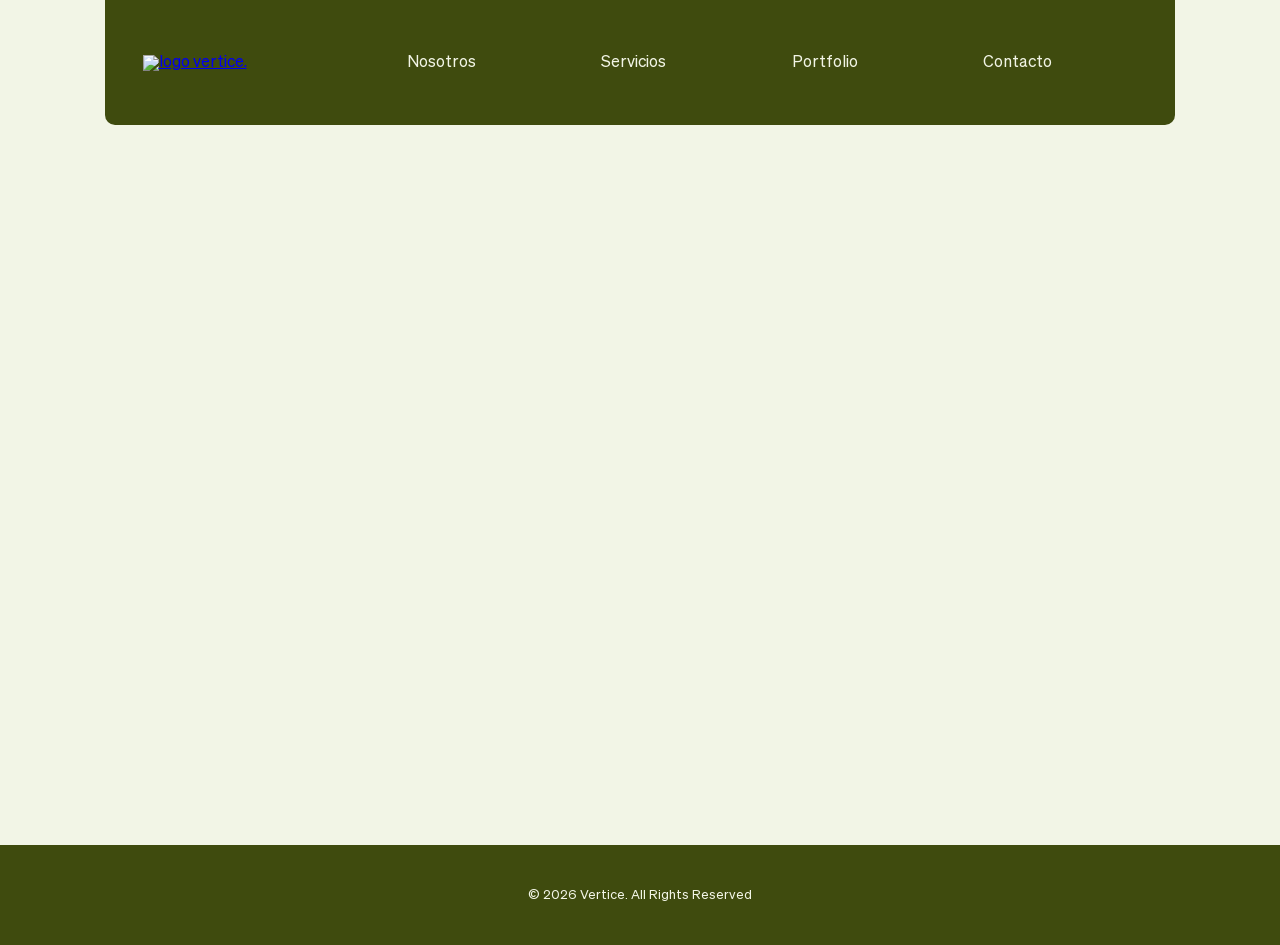
==== contacto.html @ 72747709 "actualizacion header en todos los archivos" ====
<!DOCTYPE html>
<html lang="es">

<head>
    <meta charset="UTF-8">
    <title>Vertice</title>
    <link rel="stylesheet" href="styles/contacto.css">
    
</head>

<body>

    <header>

        <nav>
            <a href="index.html"> <img style="width: 130px" src="img/Logo.png" alt="logo vertice."></a>
            <ul>
                <li> <a href="nosotros.html">Nosotros</a></li>
                <li><a href="servicios.html">Servicios</a></li>
                <li> <a href="portfolio.html">Portfolio</a></li>
                <li> <a href="contacto.html">Contacto</a></li>
            </ul>
        </nav>
    </header>

    <main>


    </main>

    <footer>
        <p>© 2026 Vertice. All Rights Reserved</p>
    </footer>

</body>

</html>
---- styles/contacto.css ----
* {
  margin: 0;
  padding: 0;
  box-sizing: border-box;
}

@font-face {
  font-family: "s";
  src: url("/font/s.woff2");
}
body {
  font-family: s;
  background-color: #f2f5e6;
  display: block;
  justify-content: center;
  height: 100vh;
}

header {
  display: flex;
  align-items: center;
  justify-content: center;
}


nav {
  background-color: #3f4b0e;
  width: 1070px;
  height: 125px;
  display: flex;
  align-items: center;
  justify-content: space-around;
  border-radius: 0px 0px 10px 10px;
}

nav img {
  padding: 20px;
}

nav ul {
  display: flex;
  width: 80%;
  align-items: center;
  justify-content: space-evenly;
  list-style: none;
  padding: 0;
  margin: 0;
  text-decoration: none;
  gap: 20px;
}

ul li a {
  color: #f2f5e6;
  text-decoration: none;
}


main{
    height: 80vh;
}


footer{
    background-color: #3f4b0e;
    height: 100px;
    display: flex;
    align-items: center;
    justify-content: center;
}

footer p{
    color: #f2f5e6;
    font-size: small;
}
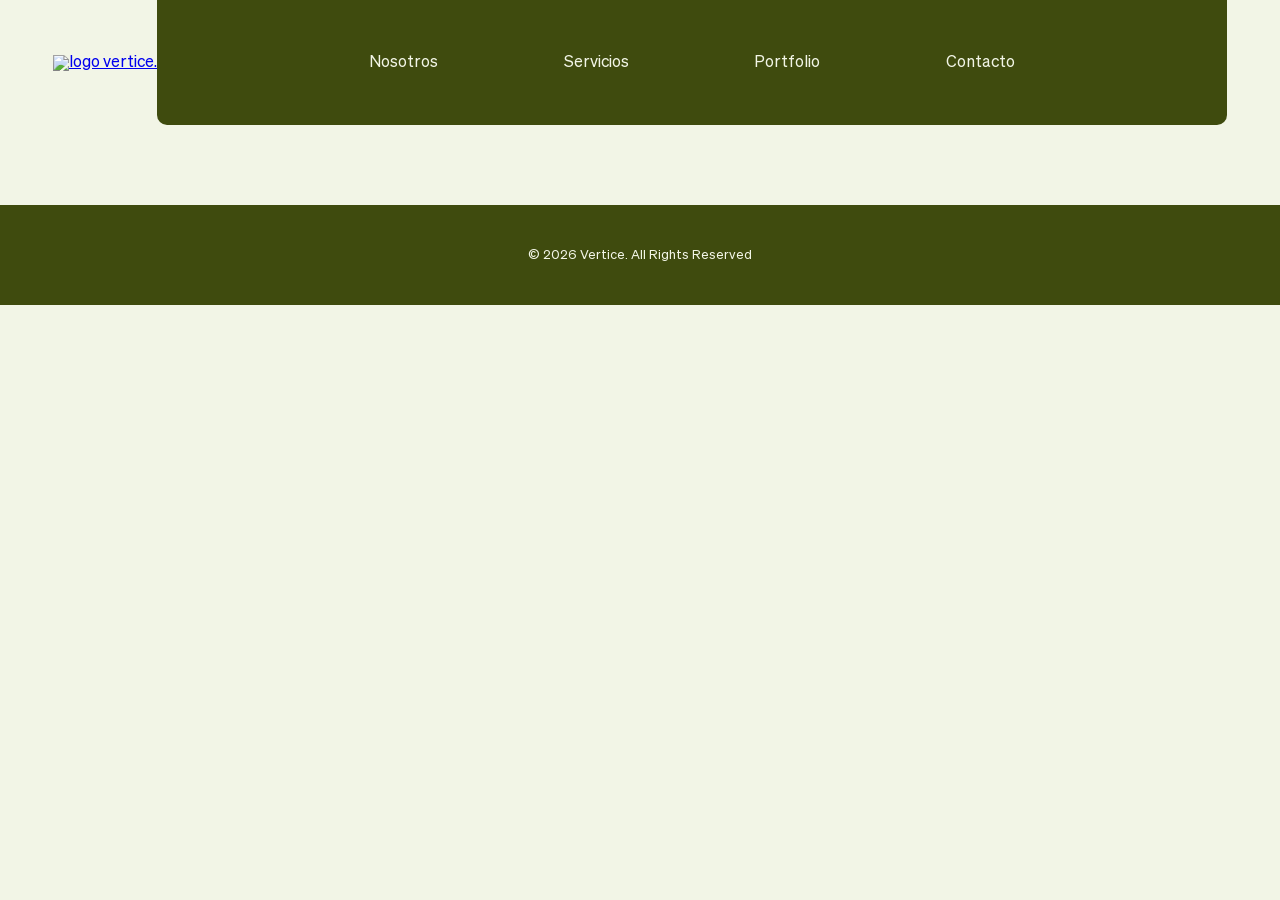
==== commit 00b8e870: "cambios servicios" ====
--- a/contacto.html
+++ b/contacto.html
@@ -4,16 +4,15 @@
 <head>
     <meta charset="UTF-8">
     <title>Vertice</title>
-    <link rel="stylesheet" href="styles/contacto.css">
-    
+    <link rel="stylesheet" href="styles/nosotros.css">
+   
 </head>
 
 <body>
 
     <header>
-
+        <a href="index.html"> <img style="width: 130px;" src="img/Logo.png" alt="logo vertice."></a>
         <nav>
-            <a href="index.html"> <img style="width: 130px" src="img/Logo.png" alt="logo vertice."></a>
             <ul>
                 <li> <a href="nosotros.html">Nosotros</a></li>
                 <li><a href="servicios.html">Servicios</a></li>
--- a/styles/nosotros.css
+++ b/styles/nosotros.css
@@ -0,0 +1,175 @@
+*  {
+  margin: 0;
+  padding: 0;
+  box-sizing: border-box;
+}
+ 
+@font-face {
+  font-family: "s";
+  src: url("/font/s.woff2");
+}
+body {
+  font-family: s;
+  background-color: #f2f5e6;
+  display: block;
+  justify-content: center;
+  height: 100vh;
+  margin: 0;
+}
+ 
+header {
+  display: flex;
+  align-items: center;
+  justify-content: center;
+}
+ 
+#nosotros{
+  width: 50%;
+  margin: 0 auto;
+  margin-bottom: 50px;
+  position: relative;
+  display: flex;
+  justify-content: center;
+  align-items: center;
+}
+ 
+#nosotros img{
+  width: 100%;
+  height: auto;
+  display: block;
+}
+ 
+.texto.superpuesto {
+  position: absolute;
+  top: 45%;
+  left: 50%;
+  transform: translate(-50%, -50%);
+  font-family: "s";
+  color: #f2f5e6;
+  font-size: 40px;
+  font-weight: bold;
+  text-shadow: 2px 2px 10px rgba(0, 0, 0, 0.8);
+  margin: 0;
+}
+ 
+ 
+nav {
+  background-color: #3f4b0e;
+  width: 1070px;
+  height: 125px;
+  display: flex;
+  align-items: center;
+  justify-content: space-around;
+  border-radius: 0px 0px 10px 10px;
+}
+ 
+nav img {
+  padding: 20px;
+}
+ 
+nav ul {
+  display: flex;
+  width: 80%;
+  align-items: center;
+  justify-content: space-evenly;
+  list-style: none;
+  padding: 0;
+  margin: 0;
+  text-decoration: none;
+  gap: 20px;
+}
+ 
+ul li a {
+  color: #f2f5e6;
+  text-decoration: none;
+}
+ 
+ 
+main{
+    margin-bottom: 80px;
+}
+ 
+ 
+footer{
+    background-color: #3f4b0e;
+    height: 100px;
+    display: flex;
+    align-items: center;
+    justify-content: center;
+ 
+}
+ 
+footer p{
+    color: #f2f5e6;
+    font-size: small;
+}
+ 
+.quick-services {
+    padding: 60px 30px;
+    text-align: center;
+    background-color: #3f4b0e; 
+    color: #f2f5e6;
+}
+ 
+.quick-services h2 {
+    margin-bottom: 40px;
+    font-size: 28px;
+}
+ 
+.services-container {
+    display: flex;
+    justify-content: center;
+    gap: 20px;
+    flex-wrap: wrap;
+}
+ 
+.service-card {
+    background-color: #dfe6c8;
+    color: #3f4b0e;
+    padding: 30px;
+    width: 250px;
+    min-height: 200px;
+    border-radius: 8px;
+    box-shadow: 0 4px 6px rgba(0,0,0,0.1);
+}
+ 
+.service-card h3 {
+    margin-bottom: 15px;
+}
+ 
+.hero {
+    max-width: 800px;
+    text-align: center;
+    background-color: #f2f5e6; 
+    color: #3f4b0e;
+    margin: 80px auto;
+    padding: 0 20px;
+    font-size: larger;
+}
+ 
+.quienessomos {
+    margin-bottom: 50px;
+    font-family: "s";
+    font-size: larger
+ 
+ 
+}
+ 
+.proposito{
+    font-family: "s";
+    margin: 80px auto;
+    font-size: larger;
+}
+ 
+.por_que_elegirnos{
+    font-family: "s";
+    margin: 80px auto;
+    font-size: larger;
+}
+ 
+.p{
+  font-size: 25x;
+  line-height: 1.6;
+  color: #3f4b0e;
+ 
+}
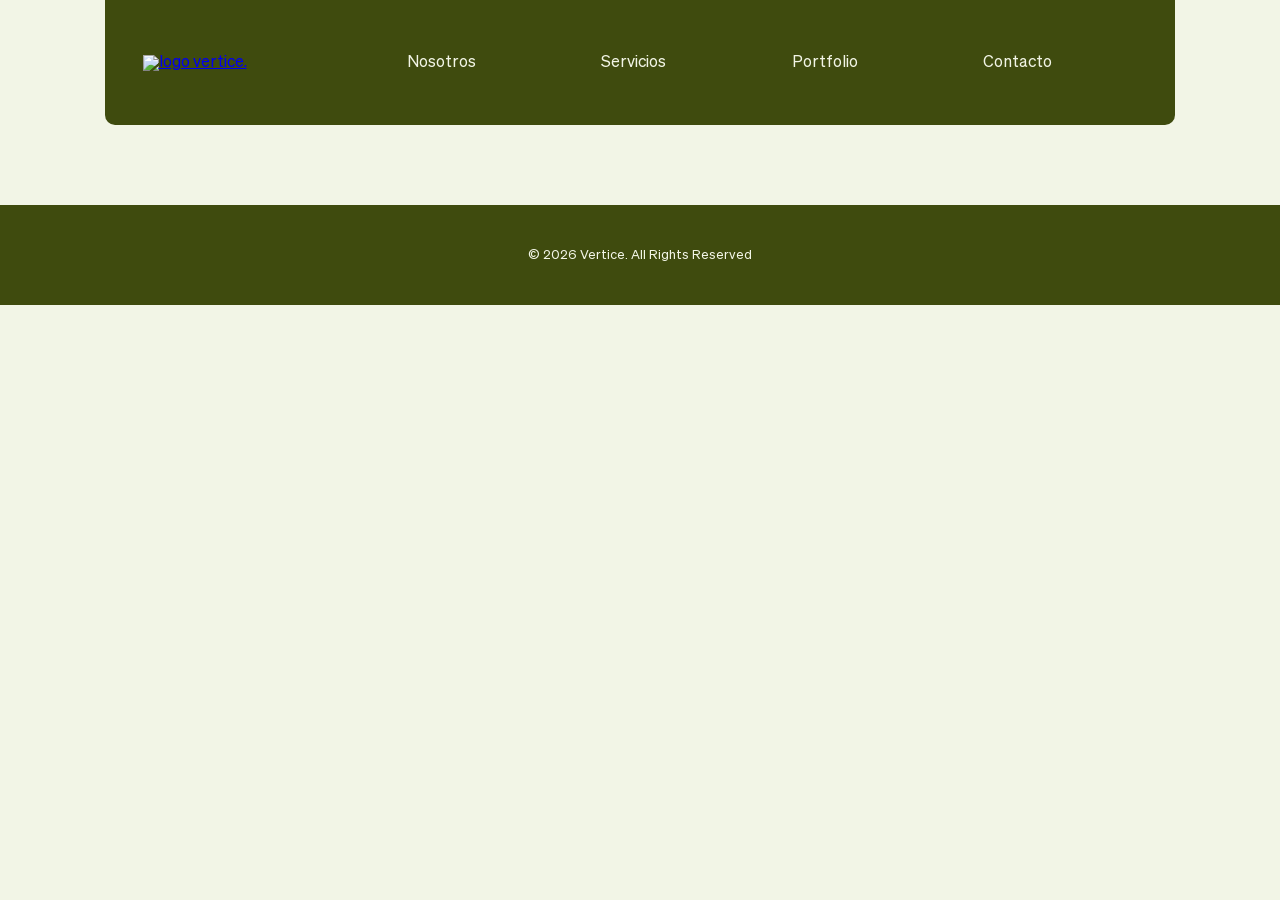
==== commit 640bb8a2: "Merge branch 'main' of https://github.com/CamilaBraganza/Grupo-5-DyDWeb" ====
--- a/contacto.html
+++ b/contacto.html
@@ -11,8 +11,9 @@
 <body>
 
     <header>
-        <a href="index.html"> <img style="width: 130px;" src="img/Logo.png" alt="logo vertice."></a>
+
         <nav>
+            <a href="index.html"> <img style="width: 130px" src="img/Logo.png" alt="logo vertice."></a>
             <ul>
                 <li> <a href="nosotros.html">Nosotros</a></li>
                 <li><a href="servicios.html">Servicios</a></li>
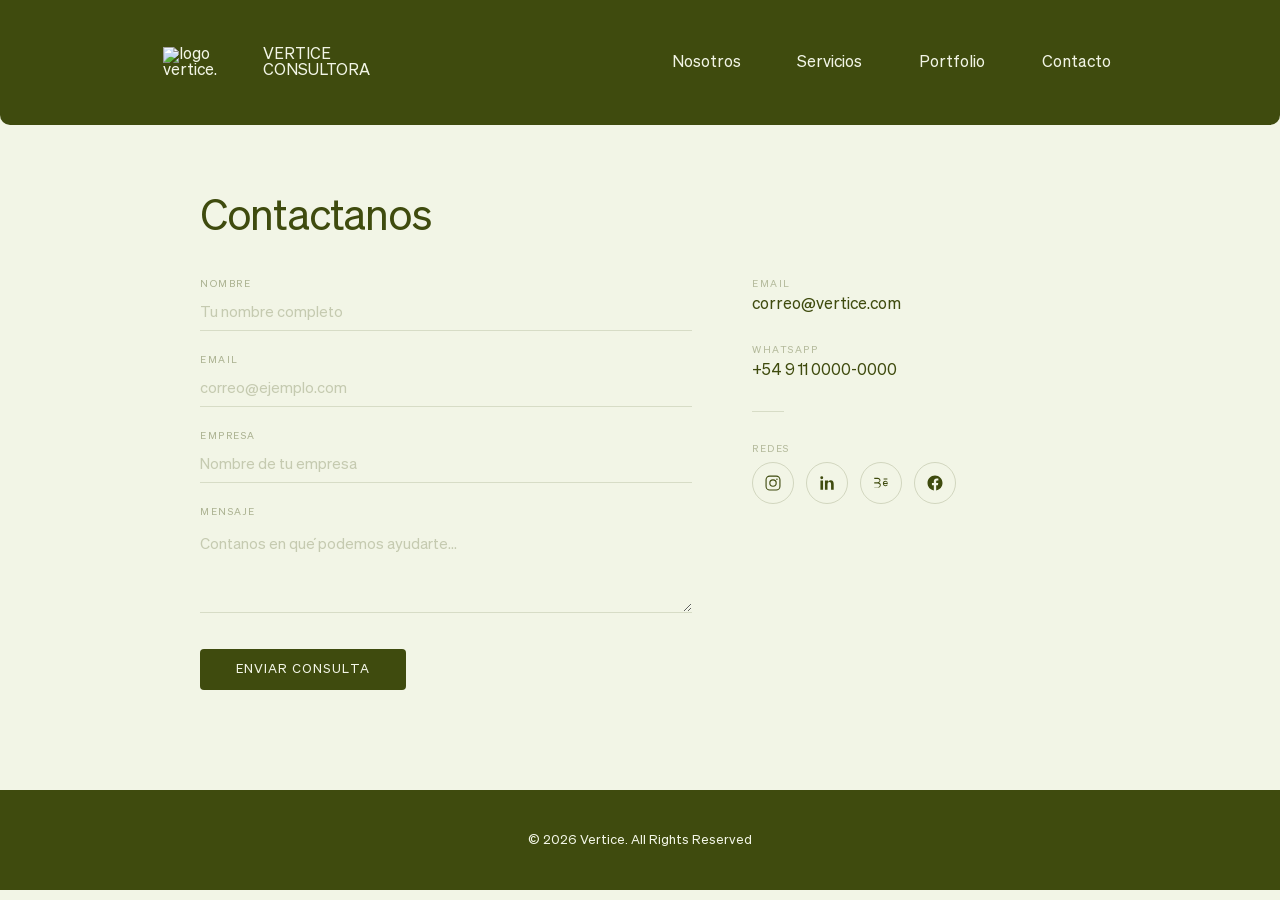
==== commit 3b4d6c19: "Version 1 terminada" ====
--- a/contacto.html
+++ b/contacto.html
@@ -1,37 +1,98 @@
-<!DOCTYPE html>
-<html lang="es">
-
-<head>
-    <meta charset="UTF-8">
-    <title>Vertice</title>
-    <link rel="stylesheet" href="styles/nosotros.css">
-   
-</head>
-
-<body>
-
-    <header>
-
-        <nav>
-            <a href="index.html"> <img style="width: 130px" src="img/Logo.png" alt="logo vertice."></a>
-            <ul>
-                <li> <a href="nosotros.html">Nosotros</a></li>
-                <li><a href="servicios.html">Servicios</a></li>
-                <li> <a href="portfolio.html">Portfolio</a></li>
-                <li> <a href="contacto.html">Contacto</a></li>
-            </ul>
-        </nav>
-    </header>
-
-    <main>
-
-
-    </main>
-
-    <footer>
-        <p>© 2026 Vertice. All Rights Reserved</p>
-    </footer>
-
-</body>
-
-</html>+<!DOCTYPE html>
+<html lang="es">
+
+<head>
+    <meta charset="UTF-8">
+    <title>Vertice</title>
+    <link rel="stylesheet" href="styles/contacto.css">
+
+</head>
+
+<body>
+
+    <header>
+
+        <nav>
+            <a href="index.html"> <img style="width: 130px" src="img/Logo.png" alt="logo vertice.">
+                <p>VERTICE<BR>CONSULTORA</p>
+            </a>
+
+            <ul>
+                <li> <a href="nosotros.html">Nosotros</a></li>
+                <li><a href="servicios.html">Servicios</a></li>
+                <li> <a href="portfolio.html">Portfolio</a></li>
+                <li> <a href="contacto.html">Contacto</a></li>
+            </ul>
+        </nav>
+    </header>
+
+    <main>
+        <section class="contact-wrapper">
+
+            <div class="contact-form-side">
+                <h1>Contactanos</h1>
+
+                <form action="#" method="POST">
+                    <div class="field">
+                        <label for="nombre">Nombre</label>
+                        <input type="text" id="nombre" name="nombre" placeholder="Tu nombre completo" required>
+                    </div>
+                    <div class="field">
+                        <label for="email">Email</label>
+                        <input type="email" id="email" name="email" placeholder="correo@ejemplo.com" required>
+                    </div>
+                    <div class="field">
+                        <label for="empresa">Empresa</label>
+                        <input type="text" id="empresa" name="empresa" placeholder="Nombre de tu empresa">
+                    </div>
+                    <div class="field">
+                        <label for="mensaje">Mensaje</label>
+                        <textarea id="mensaje" name="mensaje" placeholder="Contanos en qué podemos ayudarte..." required></textarea>
+                    </div>
+                    <button type="submit" class="submit-btn">Enviar consulta</button>
+                </form>
+            </div>
+
+            <div class="contact-info-side">
+
+                <div class="info-block">
+                    <p class="label">Email</p>
+                    <a href="mailto:correo@vertice.com">correo@vertice.com</a>
+                </div>
+
+                <div class="info-block">
+                    <p class="label">WhatsApp</p>
+                    <a href="https://wa.me/5491100000000" target="_blank">+54 9 11 0000-0000</a>
+                </div>
+
+                <div class="divider"></div>
+
+                <div class="info-block">
+                    <p class="label">Redes</p>
+                    <div class="social-links">
+                        <a href="https://instagram.com/" target="_blank" aria-label="Instagram">
+                            <svg viewBox="0 0 24 24"><path d="M7.75 2h8.5A5.75 5.75 0 0 1 22 7.75v8.5A5.75 5.75 0 0 1 16.25 22h-8.5A5.75 5.75 0 0 1 2 16.25v-8.5A5.75 5.75 0 0 1 7.75 2Zm0 1.5A4.25 4.25 0 0 0 3.5 7.75v8.5A4.25 4.25 0 0 0 7.75 20.5h8.5a4.25 4.25 0 0 0 4.25-4.25v-8.5A4.25 4.25 0 0 0 16.25 3.5ZM12 7a5 5 0 1 1 0 10 5 5 0 0 1 0-10Zm0 1.5a3.5 3.5 0 1 0 0 7 3.5 3.5 0 0 0 0-7Zm5.25-2.5a1 1 0 1 1 0 2 1 1 0 0 1 0-2Z"/></svg>
+                        </a>
+                        <a href="https://linkedin.com/" target="_blank" aria-label="LinkedIn">
+                            <svg viewBox="0 0 24 24"><path d="M6.94 5a1.94 1.94 0 1 1-3.89 0 1.94 1.94 0 0 1 3.89 0ZM3.25 8.5h3.5V21h-3.5V8.5Zm6.75 0h3.36v1.72h.05A3.68 3.68 0 0 1 16.74 8.2c3.54 0 4.19 2.33 4.19 5.36V21h-3.5v-6.63c0-1.58-.03-3.61-2.2-3.61s-2.54 1.72-2.54 3.49V21H9.25V8.5h.75Z"/></svg>
+                        </a>
+                        <a href="https://behance.net/" target="_blank" aria-label="Behance">
+                            <svg viewBox="0 0 24 24"><path d="M7.5 11c1.37 0 2.5-.84 2.5-2.25S8.87 6.5 7.5 6.5H3v4.5h4.5Zm.25 1.5H3v5h4.75c1.52 0 2.75-1.12 2.75-2.5S9.27 12.5 7.75 12.5ZM3 5h4.5c2.07 0 3.75 1.46 3.75 3.25 0 1.27-.72 2.36-1.76 2.96 1.3.54 2.26 1.74 2.26 3.29 0 2.07-1.68 3.5-3.75 3.5H3V5Zm12.5 1h5v1.25h-5V6Zm2.5 3a3.5 3.5 0 0 0-3.5 3.5c0 2.13 1.57 3.75 3.5 3.75 1.42 0 2.65-.78 3.18-1.93h-1.72a1.86 1.86 0 0 1-1.46.68c-1.08 0-1.87-.75-2-1.75H21v-.75A3.5 3.5 0 0 0 18 9Zm-2 3a2 2 0 0 1 2-1.75c1 0 1.78.72 1.93 1.75H16Z"/></svg>
+                        </a>
+                        <a href="https://facebook.com/" target="_blank" aria-label="Facebook">
+                            <svg viewBox="0 0 24 24"><path d="M22 12c0-5.523-4.477-10-10-10S2 6.477 2 12c0 4.991 3.657 9.128 8.438 9.878v-6.987h-2.54V12h2.54V9.797c0-2.506 1.492-3.89 3.777-3.89 1.094 0 2.238.195 2.238.195v2.46h-1.26c-1.243 0-1.63.771-1.63 1.562V12h2.773l-.443 2.89h-2.33v6.988C18.343 21.128 22 16.991 22 12Z"/></svg>
+                        </a>
+                    </div>
+                </div>
+
+            </div>
+        </section>
+    </main>
+
+    <footer>
+        <p>© 2026 Vertice. All Rights Reserved</p>
+    </footer>
+
+</body>
+
+</html>
--- a/styles/contacto.css
+++ b/styles/contacto.css
@@ -0,0 +1,260 @@
+* {
+  margin: 0;
+  padding: 0;
+  box-sizing: border-box;
+}
+
+@font-face {
+  font-family: "s";
+  src: url("/font/s.woff2");
+}
+
+body {
+  font-family: s;
+  background-color: #f2f5e6;
+  display: block;
+  justify-content: center;
+  min-height: 100vh;
+}
+
+header {
+  display: flex;
+  align-items: center;
+  justify-content: center;
+}
+
+nav {
+  background-color: #3f4b0e;
+  width: 100%;
+  height: 125px;
+  display: flex;
+  align-items: center;
+  justify-content: space-around;
+  border-radius: 0px 0px 10px 10px;
+}
+
+nav a {
+  display: flex;
+  justify-content: center;
+  align-items: center;
+  color: #f2f5e6;
+  text-decoration: none;
+}
+
+nav img {
+  padding: 30px;
+  color: #f2f5e6;
+}
+
+nav ul {
+  display: flex;
+  width: 40%;
+  align-items: center;
+  justify-content: space-evenly;
+  list-style: none;
+  padding: 0;
+  margin: 0;
+  text-decoration: none;
+  gap: 20px;
+}
+
+ul li a {
+  color: #f2f5e6;
+  text-decoration: none;
+}
+
+/* ===== CONTACT ===== */
+
+main {
+  display: flex;
+  justify-content: center;
+}
+
+.contact-wrapper {
+  display: grid;
+  grid-template-columns: 1.2fr 0.8fr;
+  gap: 60px;
+  max-width: 1000px;
+  padding: 72px 60px 100px;
+  width: 100%;
+  opacity: 0;
+  transform: translateY(20px);
+  animation: fadeUp 0.8s cubic-bezier(0.19, 1, 0.22, 1) 0.2s forwards;
+}
+
+@keyframes fadeUp {
+  to {
+    opacity: 1;
+    transform: translateY(0);
+  }
+}
+
+/* Form */
+
+.contact-form-side h1 {
+  font-size: clamp(28px, 3.5vw, 42px);
+  font-weight: normal;
+  color: #3f4b0e;
+  letter-spacing: -0.02em;
+  margin-bottom: 40px;
+}
+
+.field {
+  margin-bottom: 24px;
+}
+
+.field label {
+  display: block;
+  font-size: 10px;
+  letter-spacing: 0.15em;
+  text-transform: uppercase;
+  color: rgba(63, 75, 14, 0.4);
+  margin-bottom: 6px;
+}
+
+.field input,
+.field textarea {
+  width: 100%;
+  background: transparent;
+  border: none;
+  border-bottom: 1px solid rgba(63, 75, 14, 0.15);
+  padding: 10px 0;
+  font-family: s, sans-serif;
+  font-size: 15px;
+  color: #3f4b0e;
+  outline: none;
+  transition: border-color 0.3s;
+}
+
+.field input:focus,
+.field textarea:focus {
+  border-bottom-color: #3f4b0e;
+}
+
+.field input::placeholder,
+.field textarea::placeholder {
+  color: rgba(63, 75, 14, 0.25);
+}
+
+.field textarea {
+  resize: vertical;
+  min-height: 90px;
+  line-height: 1.6;
+}
+
+.submit-btn {
+  margin-top: 8px;
+  background: #3f4b0e;
+  color: #f2f5e6;
+  border: none;
+  padding: 14px 36px;
+  font-family: s, sans-serif;
+  font-size: 13px;
+  letter-spacing: 0.08em;
+  text-transform: uppercase;
+  border-radius: 4px;
+  cursor: pointer;
+  transition: background 0.3s, transform 0.3s;
+}
+
+.submit-btn:hover {
+  background: #2c3509;
+  transform: translateY(-1px);
+}
+
+/* Info */
+
+.contact-info-side {
+  padding-top: 82px;
+}
+
+.info-block {
+  margin-bottom: 32px;
+}
+
+.info-block .label {
+  font-size: 10px;
+  letter-spacing: 0.15em;
+  text-transform: uppercase;
+  color: rgba(63, 75, 14, 0.35);
+  margin-bottom: 8px;
+}
+
+.info-block a {
+  font-size: 16px;
+  color: #3f4b0e;
+  text-decoration: none;
+  transition: opacity 0.3s;
+}
+
+.info-block a:hover {
+  opacity: 0.6;
+}
+
+.divider {
+  width: 32px;
+  height: 1px;
+  background: rgba(63, 75, 14, 0.15);
+  margin: 32px 0;
+}
+
+/* Social icons */
+
+.social-links {
+  display: flex;
+  gap: 12px;
+}
+
+.social-links a {
+  width: 42px;
+  height: 42px;
+  border-radius: 50%;
+  border: 1px solid rgba(63, 75, 14, 0.18);
+  display: flex;
+  align-items: center;
+  justify-content: center;
+  color: #3f4b0e;
+  text-decoration: none;
+  transition: background 0.3s, border-color 0.3s, color 0.3s;
+}
+
+.social-links a:hover {
+  background: #3f4b0e;
+  border-color: #3f4b0e;
+  color: #f2f5e6;
+}
+
+.social-links a svg {
+  width: 18px;
+  height: 18px;
+  fill: currentColor;
+}
+
+/* ===== FOOTER ===== */
+
+footer {
+  background-color: #3f4b0e;
+  height: 100px;
+  display: flex;
+  align-items: center;
+  justify-content: center;
+}
+
+footer p {
+  color: #f2f5e6;
+  font-size: small;
+}
+
+/* ===== RESPONSIVE ===== */
+
+@media (max-width: 768px) {
+  .contact-wrapper {
+    grid-template-columns: 1fr;
+    gap: 40px;
+    padding: 40px 24px 72px;
+  }
+
+  .contact-info-side {
+    padding-top: 0;
+  }
+}
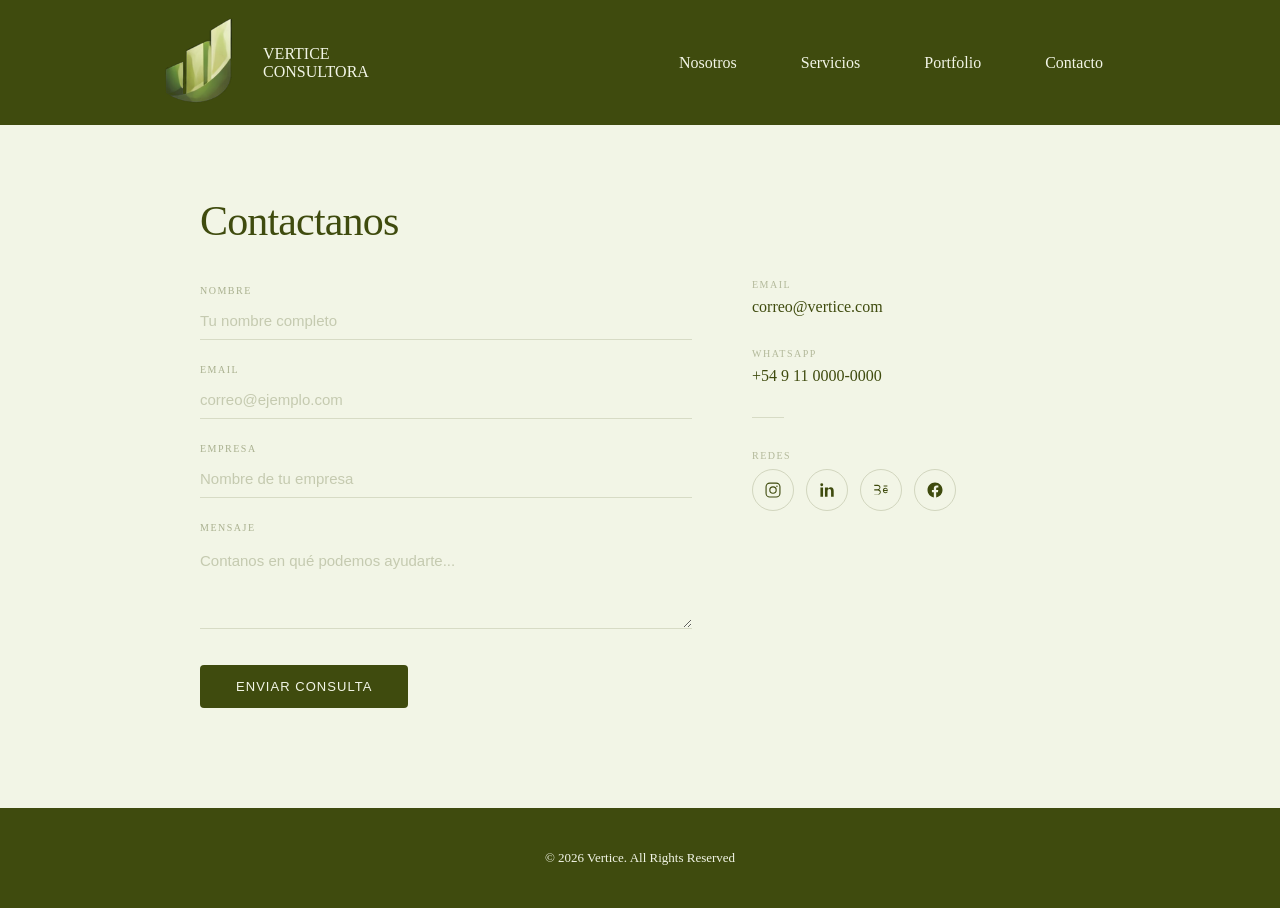
==== commit 8306872c: "logo cambios" ====
--- a/contacto.html
+++ b/contacto.html
@@ -13,7 +13,7 @@
     <header>
 
         <nav>
-            <a href="index.html"> <img style="width: 130px" src="img/Logo.png" alt="logo vertice.">
+            <a href="index.html"> <img style="width: 130px" src="img/logo.png" alt="logo vertice.">
                 <p>VERTICE<BR>CONSULTORA</p>
             </a>
 
--- a/styles/contacto.css
+++ b/styles/contacto.css
@@ -6,7 +6,7 @@
 
 @font-face {
   font-family: "s";
-  src: url("/font/s.woff2");
+  src: url("font/s.woff2");
 }
 
 body {
@@ -30,7 +30,6 @@
   display: flex;
   align-items: center;
   justify-content: space-around;
-  border-radius: 0px 0px 10px 10px;
 }
 
 nav a {
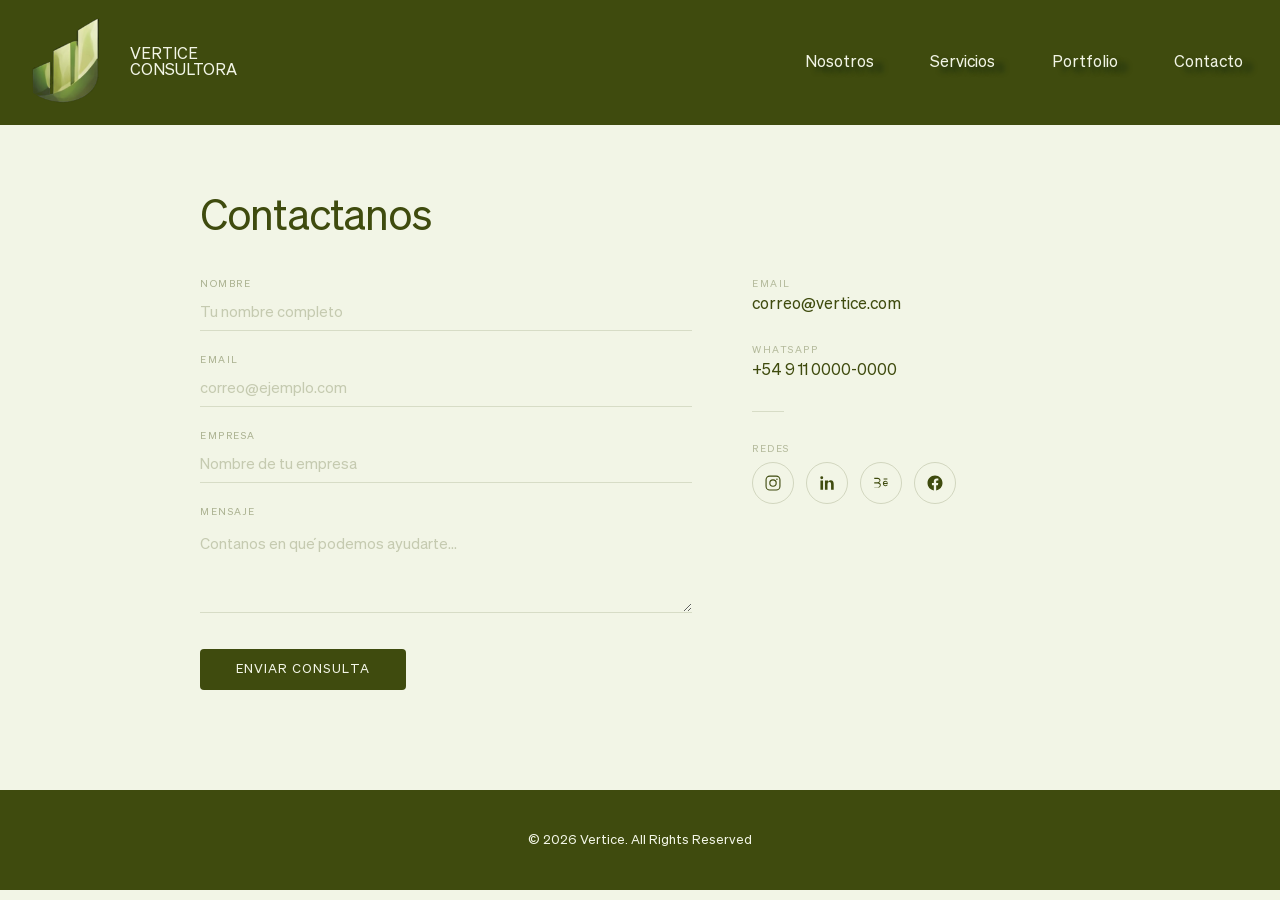
==== commit d7e52d4f: "Sitio actualizado" ====
--- a/contacto.html
+++ b/contacto.html
@@ -1,98 +1,98 @@
-<!DOCTYPE html>
-<html lang="es">
-
-<head>
-    <meta charset="UTF-8">
-    <title>Vertice</title>
-    <link rel="stylesheet" href="styles/contacto.css">
-
-</head>
-
-<body>
-
-    <header>
-
-        <nav>
-            <a href="index.html"> <img style="width: 130px" src="img/logo.png" alt="logo vertice.">
-                <p>VERTICE<BR>CONSULTORA</p>
-            </a>
-
-            <ul>
-                <li> <a href="nosotros.html">Nosotros</a></li>
-                <li><a href="servicios.html">Servicios</a></li>
-                <li> <a href="portfolio.html">Portfolio</a></li>
-                <li> <a href="contacto.html">Contacto</a></li>
-            </ul>
-        </nav>
-    </header>
-
-    <main>
-        <section class="contact-wrapper">
-
-            <div class="contact-form-side">
-                <h1>Contactanos</h1>
-
-                <form action="#" method="POST">
-                    <div class="field">
-                        <label for="nombre">Nombre</label>
-                        <input type="text" id="nombre" name="nombre" placeholder="Tu nombre completo" required>
-                    </div>
-                    <div class="field">
-                        <label for="email">Email</label>
-                        <input type="email" id="email" name="email" placeholder="correo@ejemplo.com" required>
-                    </div>
-                    <div class="field">
-                        <label for="empresa">Empresa</label>
-                        <input type="text" id="empresa" name="empresa" placeholder="Nombre de tu empresa">
-                    </div>
-                    <div class="field">
-                        <label for="mensaje">Mensaje</label>
-                        <textarea id="mensaje" name="mensaje" placeholder="Contanos en qué podemos ayudarte..." required></textarea>
-                    </div>
-                    <button type="submit" class="submit-btn">Enviar consulta</button>
-                </form>
-            </div>
-
-            <div class="contact-info-side">
-
-                <div class="info-block">
-                    <p class="label">Email</p>
-                    <a href="mailto:correo@vertice.com">correo@vertice.com</a>
-                </div>
-
-                <div class="info-block">
-                    <p class="label">WhatsApp</p>
-                    <a href="https://wa.me/5491100000000" target="_blank">+54 9 11 0000-0000</a>
-                </div>
-
-                <div class="divider"></div>
-
-                <div class="info-block">
-                    <p class="label">Redes</p>
-                    <div class="social-links">
-                        <a href="https://instagram.com/" target="_blank" aria-label="Instagram">
-                            <svg viewBox="0 0 24 24"><path d="M7.75 2h8.5A5.75 5.75 0 0 1 22 7.75v8.5A5.75 5.75 0 0 1 16.25 22h-8.5A5.75 5.75 0 0 1 2 16.25v-8.5A5.75 5.75 0 0 1 7.75 2Zm0 1.5A4.25 4.25 0 0 0 3.5 7.75v8.5A4.25 4.25 0 0 0 7.75 20.5h8.5a4.25 4.25 0 0 0 4.25-4.25v-8.5A4.25 4.25 0 0 0 16.25 3.5ZM12 7a5 5 0 1 1 0 10 5 5 0 0 1 0-10Zm0 1.5a3.5 3.5 0 1 0 0 7 3.5 3.5 0 0 0 0-7Zm5.25-2.5a1 1 0 1 1 0 2 1 1 0 0 1 0-2Z"/></svg>
-                        </a>
-                        <a href="https://linkedin.com/" target="_blank" aria-label="LinkedIn">
-                            <svg viewBox="0 0 24 24"><path d="M6.94 5a1.94 1.94 0 1 1-3.89 0 1.94 1.94 0 0 1 3.89 0ZM3.25 8.5h3.5V21h-3.5V8.5Zm6.75 0h3.36v1.72h.05A3.68 3.68 0 0 1 16.74 8.2c3.54 0 4.19 2.33 4.19 5.36V21h-3.5v-6.63c0-1.58-.03-3.61-2.2-3.61s-2.54 1.72-2.54 3.49V21H9.25V8.5h.75Z"/></svg>
-                        </a>
-                        <a href="https://behance.net/" target="_blank" aria-label="Behance">
-                            <svg viewBox="0 0 24 24"><path d="M7.5 11c1.37 0 2.5-.84 2.5-2.25S8.87 6.5 7.5 6.5H3v4.5h4.5Zm.25 1.5H3v5h4.75c1.52 0 2.75-1.12 2.75-2.5S9.27 12.5 7.75 12.5ZM3 5h4.5c2.07 0 3.75 1.46 3.75 3.25 0 1.27-.72 2.36-1.76 2.96 1.3.54 2.26 1.74 2.26 3.29 0 2.07-1.68 3.5-3.75 3.5H3V5Zm12.5 1h5v1.25h-5V6Zm2.5 3a3.5 3.5 0 0 0-3.5 3.5c0 2.13 1.57 3.75 3.5 3.75 1.42 0 2.65-.78 3.18-1.93h-1.72a1.86 1.86 0 0 1-1.46.68c-1.08 0-1.87-.75-2-1.75H21v-.75A3.5 3.5 0 0 0 18 9Zm-2 3a2 2 0 0 1 2-1.75c1 0 1.78.72 1.93 1.75H16Z"/></svg>
-                        </a>
-                        <a href="https://facebook.com/" target="_blank" aria-label="Facebook">
-                            <svg viewBox="0 0 24 24"><path d="M22 12c0-5.523-4.477-10-10-10S2 6.477 2 12c0 4.991 3.657 9.128 8.438 9.878v-6.987h-2.54V12h2.54V9.797c0-2.506 1.492-3.89 3.777-3.89 1.094 0 2.238.195 2.238.195v2.46h-1.26c-1.243 0-1.63.771-1.63 1.562V12h2.773l-.443 2.89h-2.33v6.988C18.343 21.128 22 16.991 22 12Z"/></svg>
-                        </a>
-                    </div>
-                </div>
-
-            </div>
-        </section>
-    </main>
-
-    <footer>
-        <p>© 2026 Vertice. All Rights Reserved</p>
-    </footer>
-
-</body>
-
-</html>
+<!DOCTYPE html>
+<html lang="es">
+
+<head>
+    <meta charset="UTF-8">
+    <title>Vertice</title>
+    <link rel="stylesheet" href="styles/contacto.css">
+
+</head>
+
+<body>
+
+    <header>
+
+        <nav>
+            <a href="index.html"> <img style="width: 130px" src="img/logo.png" alt="logo vertice.">
+                <p>VERTICE<BR>CONSULTORA</p>
+            </a>
+
+            <ul>
+                <li> <a href="nosotros.html">Nosotros</a></li>
+                <li><a href="servicios.html">Servicios</a></li>
+                <li> <a href="portfolio.html">Portfolio</a></li>
+                <li> <a href="contacto.html">Contacto</a></li>
+            </ul>
+        </nav>
+    </header>
+
+    <main>
+        <section class="contact-wrapper">
+
+            <div class="contact-form-side">
+                <h1>Contactanos</h1>
+
+                <form action="#" method="POST">
+                    <div class="field">
+                        <label for="nombre">Nombre</label>
+                        <input type="text" id="nombre" name="nombre" placeholder="Tu nombre completo" required>
+                    </div>
+                    <div class="field">
+                        <label for="email">Email</label>
+                        <input type="email" id="email" name="email" placeholder="correo@ejemplo.com" required>
+                    </div>
+                    <div class="field">
+                        <label for="empresa">Empresa</label>
+                        <input type="text" id="empresa" name="empresa" placeholder="Nombre de tu empresa">
+                    </div>
+                    <div class="field">
+                        <label for="mensaje">Mensaje</label>
+                        <textarea id="mensaje" name="mensaje" placeholder="Contanos en qué podemos ayudarte..." required></textarea>
+                    </div>
+                    <button type="submit" class="submit-btn">Enviar consulta</button>
+                </form>
+            </div>
+
+            <div class="contact-info-side">
+
+                <div class="info-block">
+                    <p class="label">Email</p>
+                    <a href="mailto:correo@vertice.com">correo@vertice.com</a>
+                </div>
+
+                <div class="info-block">
+                    <p class="label">WhatsApp</p>
+                    <a href="https://wa.me/5491100000000" target="_blank">+54 9 11 0000-0000</a>
+                </div>
+
+                <div class="divider"></div>
+
+                <div class="info-block">
+                    <p class="label">Redes</p>
+                    <div class="social-links">
+                        <a href="https://instagram.com/" target="_blank" aria-label="Instagram">
+                            <svg viewBox="0 0 24 24"><path d="M7.75 2h8.5A5.75 5.75 0 0 1 22 7.75v8.5A5.75 5.75 0 0 1 16.25 22h-8.5A5.75 5.75 0 0 1 2 16.25v-8.5A5.75 5.75 0 0 1 7.75 2Zm0 1.5A4.25 4.25 0 0 0 3.5 7.75v8.5A4.25 4.25 0 0 0 7.75 20.5h8.5a4.25 4.25 0 0 0 4.25-4.25v-8.5A4.25 4.25 0 0 0 16.25 3.5ZM12 7a5 5 0 1 1 0 10 5 5 0 0 1 0-10Zm0 1.5a3.5 3.5 0 1 0 0 7 3.5 3.5 0 0 0 0-7Zm5.25-2.5a1 1 0 1 1 0 2 1 1 0 0 1 0-2Z"/></svg>
+                        </a>
+                        <a href="https://linkedin.com/" target="_blank" aria-label="LinkedIn">
+                            <svg viewBox="0 0 24 24"><path d="M6.94 5a1.94 1.94 0 1 1-3.89 0 1.94 1.94 0 0 1 3.89 0ZM3.25 8.5h3.5V21h-3.5V8.5Zm6.75 0h3.36v1.72h.05A3.68 3.68 0 0 1 16.74 8.2c3.54 0 4.19 2.33 4.19 5.36V21h-3.5v-6.63c0-1.58-.03-3.61-2.2-3.61s-2.54 1.72-2.54 3.49V21H9.25V8.5h.75Z"/></svg>
+                        </a>
+                        <a href="https://behance.net/" target="_blank" aria-label="Behance">
+                            <svg viewBox="0 0 24 24"><path d="M7.5 11c1.37 0 2.5-.84 2.5-2.25S8.87 6.5 7.5 6.5H3v4.5h4.5Zm.25 1.5H3v5h4.75c1.52 0 2.75-1.12 2.75-2.5S9.27 12.5 7.75 12.5ZM3 5h4.5c2.07 0 3.75 1.46 3.75 3.25 0 1.27-.72 2.36-1.76 2.96 1.3.54 2.26 1.74 2.26 3.29 0 2.07-1.68 3.5-3.75 3.5H3V5Zm12.5 1h5v1.25h-5V6Zm2.5 3a3.5 3.5 0 0 0-3.5 3.5c0 2.13 1.57 3.75 3.5 3.75 1.42 0 2.65-.78 3.18-1.93h-1.72a1.86 1.86 0 0 1-1.46.68c-1.08 0-1.87-.75-2-1.75H21v-.75A3.5 3.5 0 0 0 18 9Zm-2 3a2 2 0 0 1 2-1.75c1 0 1.78.72 1.93 1.75H16Z"/></svg>
+                        </a>
+                        <a href="https://facebook.com/" target="_blank" aria-label="Facebook">
+                            <svg viewBox="0 0 24 24"><path d="M22 12c0-5.523-4.477-10-10-10S2 6.477 2 12c0 4.991 3.657 9.128 8.438 9.878v-6.987h-2.54V12h2.54V9.797c0-2.506 1.492-3.89 3.777-3.89 1.094 0 2.238.195 2.238.195v2.46h-1.26c-1.243 0-1.63.771-1.63 1.562V12h2.773l-.443 2.89h-2.33v6.988C18.343 21.128 22 16.991 22 12Z"/></svg>
+                        </a>
+                    </div>
+                </div>
+
+            </div>
+        </section>
+    </main>
+
+    <footer>
+        <p>© 2026 Vertice. All Rights Reserved</p>
+    </footer>
+
+</body>
+
+</html>
--- a/styles/contacto.css
+++ b/styles/contacto.css
@@ -1,259 +1,260 @@
-* {
-  margin: 0;
-  padding: 0;
-  box-sizing: border-box;
-}
-
-@font-face {
-  font-family: "s";
-  src: url("font/s.woff2");
-}
-
-body {
-  font-family: s;
-  background-color: #f2f5e6;
-  display: block;
-  justify-content: center;
-  min-height: 100vh;
-}
-
-header {
-  display: flex;
-  align-items: center;
-  justify-content: center;
-}
-
-nav {
-  background-color: #3f4b0e;
-  width: 100%;
-  height: 125px;
-  display: flex;
-  align-items: center;
-  justify-content: space-around;
-}
-
-nav a {
-  display: flex;
-  justify-content: center;
-  align-items: center;
-  color: #f2f5e6;
-  text-decoration: none;
-}
-
-nav img {
-  padding: 30px;
-  color: #f2f5e6;
-}
-
-nav ul {
-  display: flex;
-  width: 40%;
-  align-items: center;
-  justify-content: space-evenly;
-  list-style: none;
-  padding: 0;
-  margin: 0;
-  text-decoration: none;
-  gap: 20px;
-}
-
-ul li a {
-  color: #f2f5e6;
-  text-decoration: none;
-}
-
-/* ===== CONTACT ===== */
-
-main {
-  display: flex;
-  justify-content: center;
-}
-
-.contact-wrapper {
-  display: grid;
-  grid-template-columns: 1.2fr 0.8fr;
-  gap: 60px;
-  max-width: 1000px;
-  padding: 72px 60px 100px;
-  width: 100%;
-  opacity: 0;
-  transform: translateY(20px);
-  animation: fadeUp 0.8s cubic-bezier(0.19, 1, 0.22, 1) 0.2s forwards;
-}
-
-@keyframes fadeUp {
-  to {
-    opacity: 1;
-    transform: translateY(0);
-  }
-}
-
-/* Form */
-
-.contact-form-side h1 {
-  font-size: clamp(28px, 3.5vw, 42px);
-  font-weight: normal;
-  color: #3f4b0e;
-  letter-spacing: -0.02em;
-  margin-bottom: 40px;
-}
-
-.field {
-  margin-bottom: 24px;
-}
-
-.field label {
-  display: block;
-  font-size: 10px;
-  letter-spacing: 0.15em;
-  text-transform: uppercase;
-  color: rgba(63, 75, 14, 0.4);
-  margin-bottom: 6px;
-}
-
-.field input,
-.field textarea {
-  width: 100%;
-  background: transparent;
-  border: none;
-  border-bottom: 1px solid rgba(63, 75, 14, 0.15);
-  padding: 10px 0;
-  font-family: s, sans-serif;
-  font-size: 15px;
-  color: #3f4b0e;
-  outline: none;
-  transition: border-color 0.3s;
-}
-
-.field input:focus,
-.field textarea:focus {
-  border-bottom-color: #3f4b0e;
-}
-
-.field input::placeholder,
-.field textarea::placeholder {
-  color: rgba(63, 75, 14, 0.25);
-}
-
-.field textarea {
-  resize: vertical;
-  min-height: 90px;
-  line-height: 1.6;
-}
-
-.submit-btn {
-  margin-top: 8px;
-  background: #3f4b0e;
-  color: #f2f5e6;
-  border: none;
-  padding: 14px 36px;
-  font-family: s, sans-serif;
-  font-size: 13px;
-  letter-spacing: 0.08em;
-  text-transform: uppercase;
-  border-radius: 4px;
-  cursor: pointer;
-  transition: background 0.3s, transform 0.3s;
-}
-
-.submit-btn:hover {
-  background: #2c3509;
-  transform: translateY(-1px);
-}
-
-/* Info */
-
-.contact-info-side {
-  padding-top: 82px;
-}
-
-.info-block {
-  margin-bottom: 32px;
-}
-
-.info-block .label {
-  font-size: 10px;
-  letter-spacing: 0.15em;
-  text-transform: uppercase;
-  color: rgba(63, 75, 14, 0.35);
-  margin-bottom: 8px;
-}
-
-.info-block a {
-  font-size: 16px;
-  color: #3f4b0e;
-  text-decoration: none;
-  transition: opacity 0.3s;
-}
-
-.info-block a:hover {
-  opacity: 0.6;
-}
-
-.divider {
-  width: 32px;
-  height: 1px;
-  background: rgba(63, 75, 14, 0.15);
-  margin: 32px 0;
-}
-
-/* Social icons */
-
-.social-links {
-  display: flex;
-  gap: 12px;
-}
-
-.social-links a {
-  width: 42px;
-  height: 42px;
-  border-radius: 50%;
-  border: 1px solid rgba(63, 75, 14, 0.18);
-  display: flex;
-  align-items: center;
-  justify-content: center;
-  color: #3f4b0e;
-  text-decoration: none;
-  transition: background 0.3s, border-color 0.3s, color 0.3s;
-}
-
-.social-links a:hover {
-  background: #3f4b0e;
-  border-color: #3f4b0e;
-  color: #f2f5e6;
-}
-
-.social-links a svg {
-  width: 18px;
-  height: 18px;
-  fill: currentColor;
-}
-
-/* ===== FOOTER ===== */
-
-footer {
-  background-color: #3f4b0e;
-  height: 100px;
-  display: flex;
-  align-items: center;
-  justify-content: center;
-}
-
-footer p {
-  color: #f2f5e6;
-  font-size: small;
-}
-
-/* ===== RESPONSIVE ===== */
-
-@media (max-width: 768px) {
-  .contact-wrapper {
-    grid-template-columns: 1fr;
-    gap: 40px;
-    padding: 40px 24px 72px;
-  }
-
-  .contact-info-side {
-    padding-top: 0;
-  }
-}
+* {
+  margin: 0;
+  padding: 0;
+  box-sizing: border-box;
+}
+
+@font-face {
+  font-family: "s";
+  src: url("../font/s.woff2");
+}
+
+body {
+  font-family: s;
+  background-color: #f2f5e6;
+  display: block;
+  justify-content: center;
+  min-height: 100vh;
+}
+
+header {
+  display: flex;
+  align-items: center;
+  justify-content: center;
+}
+
+nav {
+  background-color: #3f4b0e;
+  width: 100%;
+  height: 125px;
+  display: flex;
+  align-items: center;
+  justify-content: space-between;
+}
+
+nav a {
+  display: flex;
+  justify-content: center;
+  align-items: center;
+  color: #f2f5e6;
+  text-decoration: none;
+}
+
+nav img {
+  padding: 30px;
+  color: #f2f5e6;
+}
+
+nav ul {
+  display: flex;
+  width: 40%;
+  align-items: center;
+  justify-content: space-evenly;
+  list-style: none;
+  padding: 0;
+  margin: 0;
+  text-decoration: none;
+  gap: 20px;
+  text-shadow: 10px 5px 5px rgb(27, 46, 16);
+}
+
+ul li a {
+  color: #f2f5e6;
+  text-decoration: none;
+}
+
+/* ===== CONTACT ===== */
+
+main {
+  display: flex;
+  justify-content: center;
+}
+
+.contact-wrapper {
+  display: grid;
+  grid-template-columns: 1.2fr 0.8fr;
+  gap: 60px;
+  max-width: 1000px;
+  padding: 72px 60px 100px;
+  width: 100%;
+  opacity: 0;
+  transform: translateY(20px);
+  animation: fadeUp 0.8s cubic-bezier(0.19, 1, 0.22, 1) 0.2s forwards;
+}
+
+@keyframes fadeUp {
+  to {
+    opacity: 1;
+    transform: translateY(0);
+  }
+}
+
+/* Form */
+
+.contact-form-side h1 {
+  font-size: clamp(28px, 3.5vw, 42px);
+  font-weight: normal;
+  color: #3f4b0e;
+  letter-spacing: -0.02em;
+  margin-bottom: 40px;
+}
+
+.field {
+  margin-bottom: 24px;
+}
+
+.field label {
+  display: block;
+  font-size: 10px;
+  letter-spacing: 0.15em;
+  text-transform: uppercase;
+  color: rgba(63, 75, 14, 0.4);
+  margin-bottom: 6px;
+}
+
+.field input,
+.field textarea {
+  width: 100%;
+  background: transparent;
+  border: none;
+  border-bottom: 1px solid rgba(63, 75, 14, 0.15);
+  padding: 10px 0;
+  font-family: s, sans-serif;
+  font-size: 15px;
+  color: #3f4b0e;
+  outline: none;
+  transition: border-color 0.3s;
+}
+
+.field input:focus,
+.field textarea:focus {
+  border-bottom-color: #3f4b0e;
+}
+
+.field input::placeholder,
+.field textarea::placeholder {
+  color: rgba(63, 75, 14, 0.25);
+}
+
+.field textarea {
+  resize: vertical;
+  min-height: 90px;
+  line-height: 1.6;
+}
+
+.submit-btn {
+  margin-top: 8px;
+  background: #3f4b0e;
+  color: #f2f5e6;
+  border: none;
+  padding: 14px 36px;
+  font-family: s, sans-serif;
+  font-size: 13px;
+  letter-spacing: 0.08em;
+  text-transform: uppercase;
+  border-radius: 4px;
+  cursor: pointer;
+  transition: background 0.3s, transform 0.3s;
+}
+
+.submit-btn:hover {
+  background: #2c3509;
+  transform: translateY(-1px);
+}
+
+/* Info */
+
+.contact-info-side {
+  padding-top: 82px;
+}
+
+.info-block {
+  margin-bottom: 32px;
+}
+
+.info-block .label {
+  font-size: 10px;
+  letter-spacing: 0.15em;
+  text-transform: uppercase;
+  color: rgba(63, 75, 14, 0.35);
+  margin-bottom: 8px;
+}
+
+.info-block a {
+  font-size: 16px;
+  color: #3f4b0e;
+  text-decoration: none;
+  transition: opacity 0.3s;
+}
+
+.info-block a:hover {
+  opacity: 0.6;
+}
+
+.divider {
+  width: 32px;
+  height: 1px;
+  background: rgba(63, 75, 14, 0.15);
+  margin: 32px 0;
+}
+
+/* Social icons */
+
+.social-links {
+  display: flex;
+  gap: 12px;
+}
+
+.social-links a {
+  width: 42px;
+  height: 42px;
+  border-radius: 50%;
+  border: 1px solid rgba(63, 75, 14, 0.18);
+  display: flex;
+  align-items: center;
+  justify-content: center;
+  color: #3f4b0e;
+  text-decoration: none;
+  transition: background 0.3s, border-color 0.3s, color 0.3s;
+}
+
+.social-links a:hover {
+  background: #3f4b0e;
+  border-color: #3f4b0e;
+  color: #f2f5e6;
+}
+
+.social-links a svg {
+  width: 18px;
+  height: 18px;
+  fill: currentColor;
+}
+
+/* ===== FOOTER ===== */
+
+footer {
+  background-color: #3f4b0e;
+  height: 100px;
+  display: flex;
+  align-items: center;
+  justify-content: center;
+}
+
+footer p {
+  color: #f2f5e6;
+  font-size: small;
+}
+
+/* ===== RESPONSIVE ===== */
+
+@media (max-width: 768px) {
+  .contact-wrapper {
+    grid-template-columns: 1fr;
+    gap: 40px;
+    padding: 40px 24px 72px;
+  }
+
+  .contact-info-side {
+    padding-top: 0;
+  }
+}
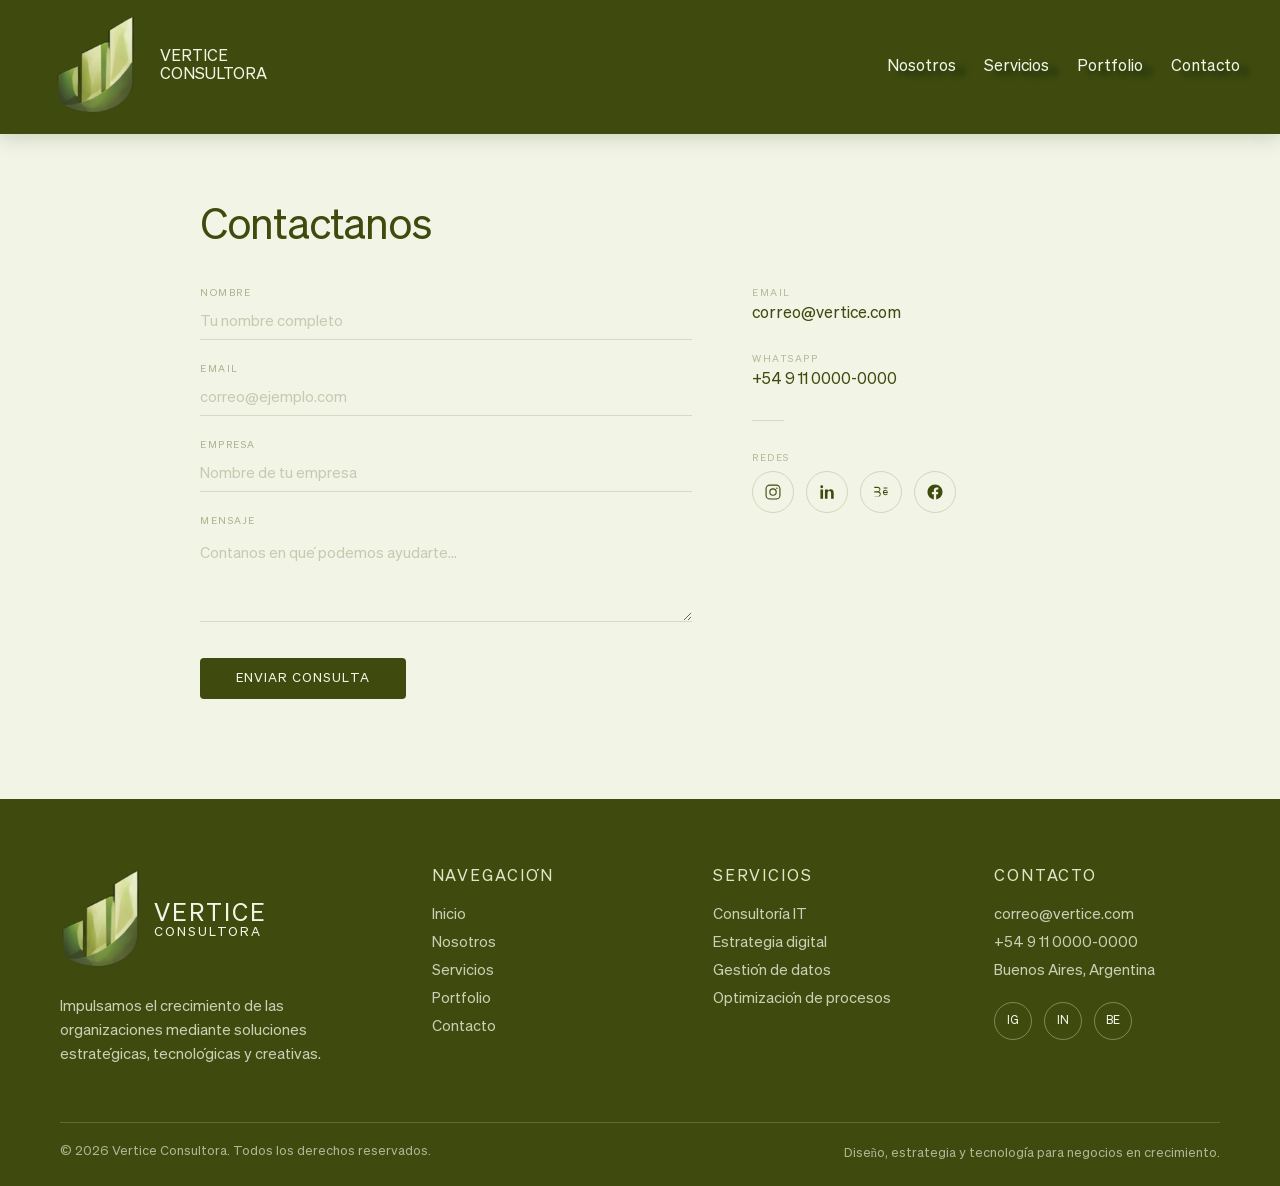
==== commit 911f7403: "version modificada" ====
--- a/contacto.html
+++ b/contacto.html
@@ -5,6 +5,7 @@
     <meta charset="UTF-8">
     <title>Vertice</title>
     <link rel="stylesheet" href="styles/contacto.css">
+    <meta name="viewport" content="width=device-width, initial-scale=1.0">
 
 </head>
 
@@ -89,10 +90,67 @@
         </section>
     </main>
 
-    <footer>
-        <p>© 2026 Vertice. All Rights Reserved</p>
-    </footer>
+    <footer class="footer">
+  <div class="footer-container">
 
+    <div class="footer-brand">
+      <a href="index.html" class="footer-logo">
+        <img src="img/logo.png" alt="Logo Vertice">
+        <div>
+          <h3>VERTICE</h3>
+          <p>CONSULTORA</p>
+        </div>
+      </a>
+
+      <p class="footer-description">
+        Impulsamos el crecimiento de las organizaciones mediante soluciones estratégicas,
+        tecnológicas y creativas.
+      </p>
+    </div>
+
+    <div class="footer-column">
+      <h4>Navegación</h4>
+      <ul>
+        <li><a href="index.html">Inicio</a></li>
+        <li><a href="nosotros.html">Nosotros</a></li>
+        <li><a href="servicios.html">Servicios</a></li>
+        <li><a href="portfolio.html">Portfolio</a></li>
+        <li><a href="contacto.html">Contacto</a></li>
+      </ul>
+    </div>
+
+    <div class="footer-column">
+      <h4>Servicios</h4>
+      <ul>
+        <li>Consultoría IT</li>
+        <li>Estrategia digital</li>
+        <li>Gestión de datos</li>
+        <li>Optimización de procesos</li>
+      </ul>
+    </div>
+
+    <div class="footer-column">
+      <h4>Contacto</h4>
+      <ul>
+        <li><a href="mailto:correo@vertice.com">correo@vertice.com</a></li>
+        <li><a href="https://wa.me/5491100000000" target="_blank">+54 9 11 0000-0000</a></li>
+        <li>Buenos Aires, Argentina</li>
+      </ul>
+
+      <div class="footer-social">
+        <a href="https://instagram.com/" target="_blank">IG</a>
+        <a href="https://linkedin.com/" target="_blank">IN</a>
+        <a href="https://behance.net/" target="_blank">BE</a>
+      </div>
+    </div>
+
+  </div>
+
+  <div class="footer-bottom">
+    <p>© 2026 Vertice Consultora. Todos los derechos reservados.</p>
+    <p>Diseño, estrategia y tecnología para negocios en crecimiento.</p>
+  </div>
+</footer>
 </body>
 
 </html>
--- a/styles/contacto.css
+++ b/styles/contacto.css
@@ -1,12 +1,12 @@
+@font-face {
+  font-family: "s";
+  src: url("../font/s.woff2");
+}
+
 * {
   margin: 0;
   padding: 0;
   box-sizing: border-box;
-}
-
-@font-face {
-  font-family: "s";
-  src: url("../font/s.woff2");
 }
 
 body {
@@ -15,55 +15,66 @@
   display: block;
   justify-content: center;
   min-height: 100vh;
+  height: auto;
 }
 
 header {
-  display: flex;
-  align-items: center;
-  justify-content: center;
+  width: 100%;
 }
 
 nav {
   background-color: #3f4b0e;
   width: 100%;
-  height: 125px;
+  min-height: 125px;
   display: flex;
   align-items: center;
   justify-content: space-between;
-}
-
-nav a {
-  display: flex;
-  justify-content: center;
-  align-items: center;
-  color: #f2f5e6;
-  text-decoration: none;
+  padding: 0 40px;
+  gap: 30px;
+  box-shadow: 0 4px 18px rgba(27, 46, 16, 0.18);
+}
+
+nav > a {
+  display: flex;
+  align-items: center;
+  color: #f2f5e6;
+  text-decoration: none;
+  gap: 10px;
+  flex-shrink: 0;
 }
 
 nav img {
-  padding: 30px;
-  color: #f2f5e6;
+  width: 110px !important;
+  padding: 15px;
+}
+
+nav p {
+  font-size: 16px;
+  line-height: 1.1;
 }
 
 nav ul {
   display: flex;
-  width: 40%;
-  align-items: center;
-  justify-content: space-evenly;
+  align-items: center;
+  justify-content: flex-end;
   list-style: none;
-  padding: 0;
-  margin: 0;
-  text-decoration: none;
-  gap: 20px;
+  gap: 28px;
   text-shadow: 10px 5px 5px rgb(27, 46, 16);
 }
 
-ul li a {
-  color: #f2f5e6;
-  text-decoration: none;
-}
-
-/* ===== CONTACT ===== */
+nav ul li a {
+  color: #f2f5e6;
+  text-decoration: none;
+  font-size: 16px;
+  position: relative;
+  padding-bottom: 5px;
+}
+
+nav ul li a:hover {
+  opacity: 0.75;
+}
+
+
 
 main {
   display: flex;
@@ -76,20 +87,11 @@
   gap: 60px;
   max-width: 1000px;
   padding: 72px 60px 100px;
-  width: 100%;
+  width: min(1100px, 100%);
   opacity: 0;
   transform: translateY(20px);
   animation: fadeUp 0.8s cubic-bezier(0.19, 1, 0.22, 1) 0.2s forwards;
 }
-
-@keyframes fadeUp {
-  to {
-    opacity: 1;
-    transform: translateY(0);
-  }
-}
-
-/* Form */
 
 .contact-form-side h1 {
   font-size: clamp(28px, 3.5vw, 42px);
@@ -162,8 +164,6 @@
   transform: translateY(-1px);
 }
 
-/* Info */
-
 .contact-info-side {
   padding-top: 82px;
 }
@@ -198,8 +198,6 @@
   margin: 32px 0;
 }
 
-/* Social icons */
-
 .social-links {
   display: flex;
   gap: 12px;
@@ -230,31 +228,253 @@
   fill: currentColor;
 }
 
-/* ===== FOOTER ===== */
-
-footer {
+.footer {
   background-color: #3f4b0e;
-  height: 100px;
+  color: #f2f5e6;
+  padding: 70px 60px 25px;
+  margin-top: auto;
+}
+
+.footer-container {
+  max-width: 1200px;
+  margin: 0 auto;
+  display: grid;
+  grid-template-columns: 1.4fr 1fr 1fr 1fr;
+  gap: 55px;
+}
+
+.footer-logo {
+  display: flex;
+  align-items: center;
+  gap: 14px;
+  color: #f2f5e6;
+  text-decoration: none;
+  margin-bottom: 22px;
+}
+
+.footer-logo img {
+  width: 80px;
+  height: auto;
+}
+
+.footer-logo h3 {
+  font-size: 24px;
+  letter-spacing: 0.08em;
+  font-weight: normal;
+}
+
+.footer-logo p {
+  font-size: 13px;
+  letter-spacing: 0.15em;
+}
+
+.footer-description {
+  max-width: 330px;
+  color: rgba(242, 245, 230, 0.78);
+  line-height: 1.6;
+  font-size: 15px;
+}
+
+.footer-column h4 {
+  font-size: 16px;
+  font-weight: normal;
+  letter-spacing: 0.12em;
+  text-transform: uppercase;
+  margin-bottom: 22px;
+  color: #dfe6c8;
+}
+
+.footer-column ul {
+  list-style: none;
+  display: flex;
+  flex-direction: column;
+  gap: 13px;
+}
+
+.footer-column li,
+.footer-column a {
+  color: rgba(242, 245, 230, 0.78);
+  text-decoration: none;
+  font-size: 15px;
+  transition: color 0.3s ease, transform 0.3s ease;
+}
+
+.footer-column a:hover {
+  color: #f2f5e6;
+  transform: translateX(4px);
+}
+
+.footer-social {
+  display: flex;
+  gap: 12px;
+  margin-top: 24px;
+}
+
+.footer-social a {
+  width: 38px;
+  height: 38px;
+  border: 1px solid rgba(242, 245, 230, 0.35);
+  border-radius: 50%;
   display: flex;
   align-items: center;
   justify-content: center;
-}
-
-footer p {
-  color: #f2f5e6;
-  font-size: small;
-}
-
-/* ===== RESPONSIVE ===== */
+  color: #f2f5e6;
+  text-decoration: none;
+  font-size: 12px;
+  transition: 0.3s ease;
+}
+
+.footer-social a:hover {
+  background-color: #f2f5e6;
+  color: #3f4b0e;
+  transform: translateY(-3px);
+}
+
+.footer-bottom {
+  max-width: 1200px;
+  margin: 55px auto 0;
+  padding-top: 22px;
+  border-top: 1px solid rgba(242, 245, 230, 0.18);
+  display: flex;
+  justify-content: space-between;
+  gap: 25px;
+}
+
+.footer-bottom p {
+  color: rgba(242, 245, 230, 0.62);
+  font-size: 13px;
+}
+
+@keyframes fadeUp {
+  to {
+    opacity: 1;
+    transform: translateY(0);
+  }
+}
+
 
 @media (max-width: 768px) {
+  nav {
+    min-height: auto;
+    flex-direction: column;
+    padding: 14px 18px;
+    gap: 20px;
+  }
+
+  nav > a {
+    flex-direction: row;
+    text-align: center;
+    width: 100%;
+    justify-content: center;
+    gap: 8px;
+  }
+
+  nav img {
+    width: 58px !important;
+    padding: 0;
+  }
+
+  nav p {
+    font-size: 12px;
+    line-height: 1;
+  }
+
+  nav ul {
+    width: 100%;
+    justify-content: center;
+    flex-wrap: wrap;
+    gap: 10px 18px;
+    text-shadow: none;
+  }
+
+  nav ul li a {
+    font-size: 13px;
+  }
+
   .contact-wrapper {
     grid-template-columns: 1fr;
-    gap: 40px;
-    padding: 40px 24px 72px;
+    gap: 35px;
+    padding: 45px 24px 70px;
   }
 
   .contact-info-side {
     padding-top: 0;
   }
-}
+
+  main {
+    display: block;
+  }
+
+  .contact-form-side h1 {
+    margin-bottom: 30px;
+  }
+
+  .submit-btn {
+    width: 100%;
+  }
+
+  .social-links {
+    flex-wrap: wrap;
+  }
+}
+
+
+@media (max-width: 900px) {
+  .footer {
+    padding: 55px 30px 24px;
+  }
+
+  .footer-container {
+    grid-template-columns: 1fr 1fr;
+    gap: 42px;
+  }
+
+  .footer-brand {
+    grid-column: 1 / -1;
+  }
+
+  .footer-description {
+    max-width: 100%;
+  }
+
+  .footer-bottom {
+    flex-direction: column;
+    gap: 8px;
+  }
+}
+
+
+@media (max-width: 600px) {
+  .footer {
+    padding: 45px 22px 22px;
+  }
+
+  .footer-container {
+    grid-template-columns: 1fr;
+    gap: 35px;
+  }
+
+  .footer-logo {
+    align-items: center;
+  }
+
+  .footer-logo img {
+    width: 65px;
+  }
+
+  .footer-logo h3 {
+    font-size: 21px;
+  }
+
+  .footer-column h4 {
+    margin-bottom: 15px;
+  }
+
+  .footer-social {
+    flex-wrap: wrap;
+  }
+
+  .footer-bottom {
+    margin-top: 38px;
+  }
+}
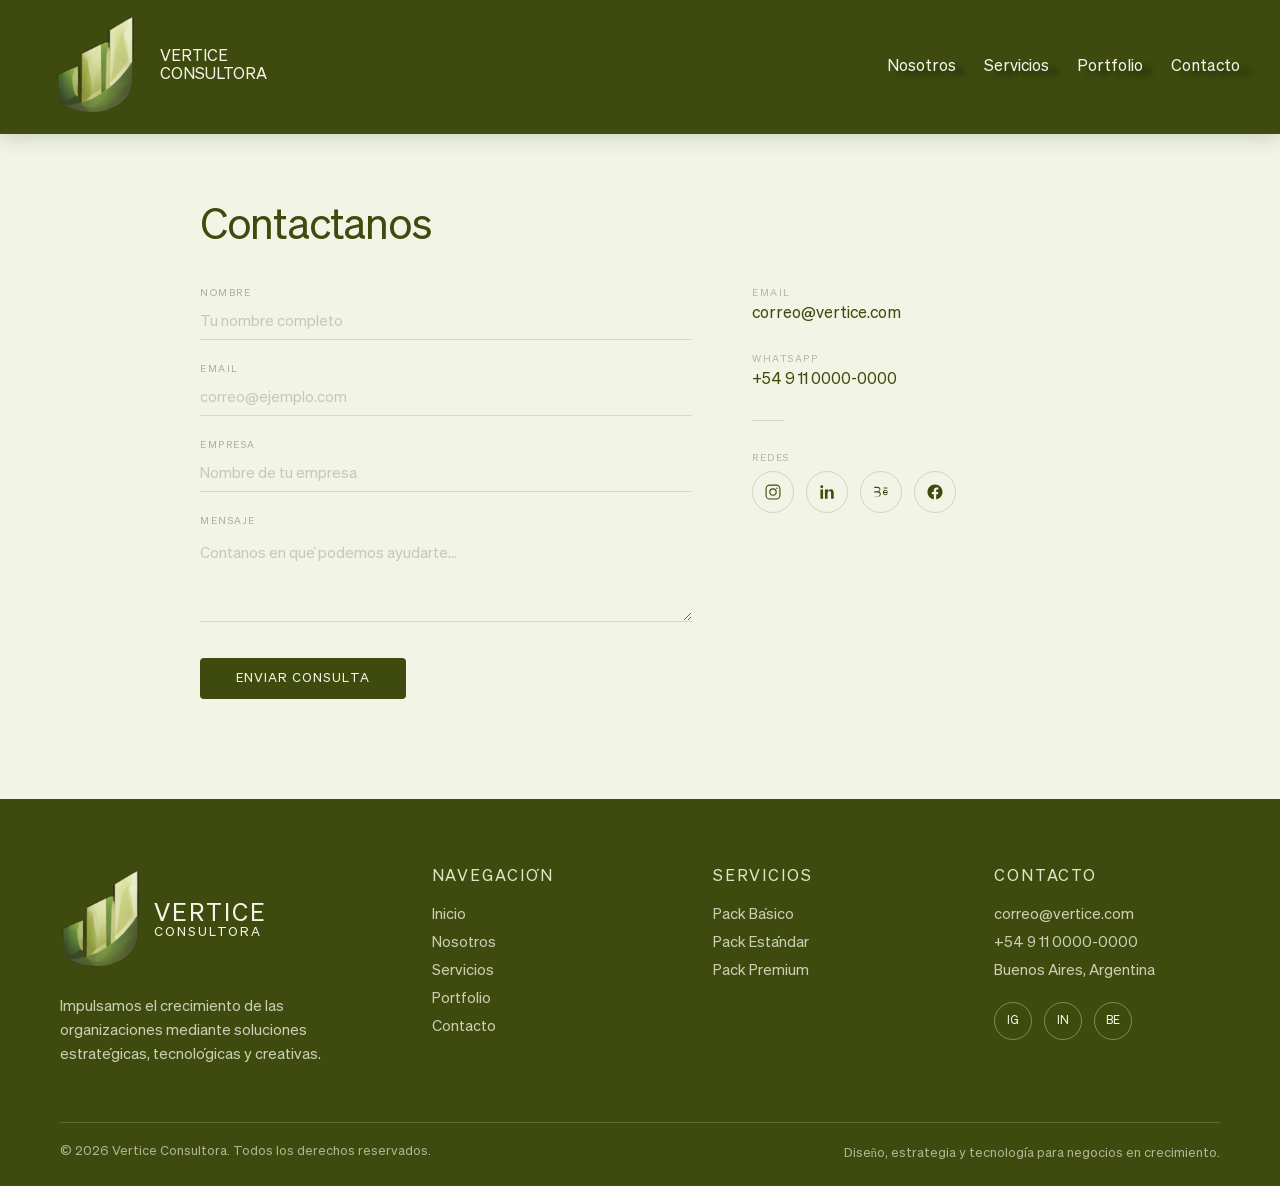
==== commit 35f78461: "Imagenes" ====
--- a/contacto.html
+++ b/contacto.html
@@ -122,10 +122,9 @@
     <div class="footer-column">
       <h4>Servicios</h4>
       <ul>
-        <li>Consultoría IT</li>
-        <li>Estrategia digital</li>
-        <li>Gestión de datos</li>
-        <li>Optimización de procesos</li>
+        <li>Pack Básico</li>
+        <li>Pack Estándar</li>
+        <li>Pack Premium</li>
       </ul>
     </div>
 
